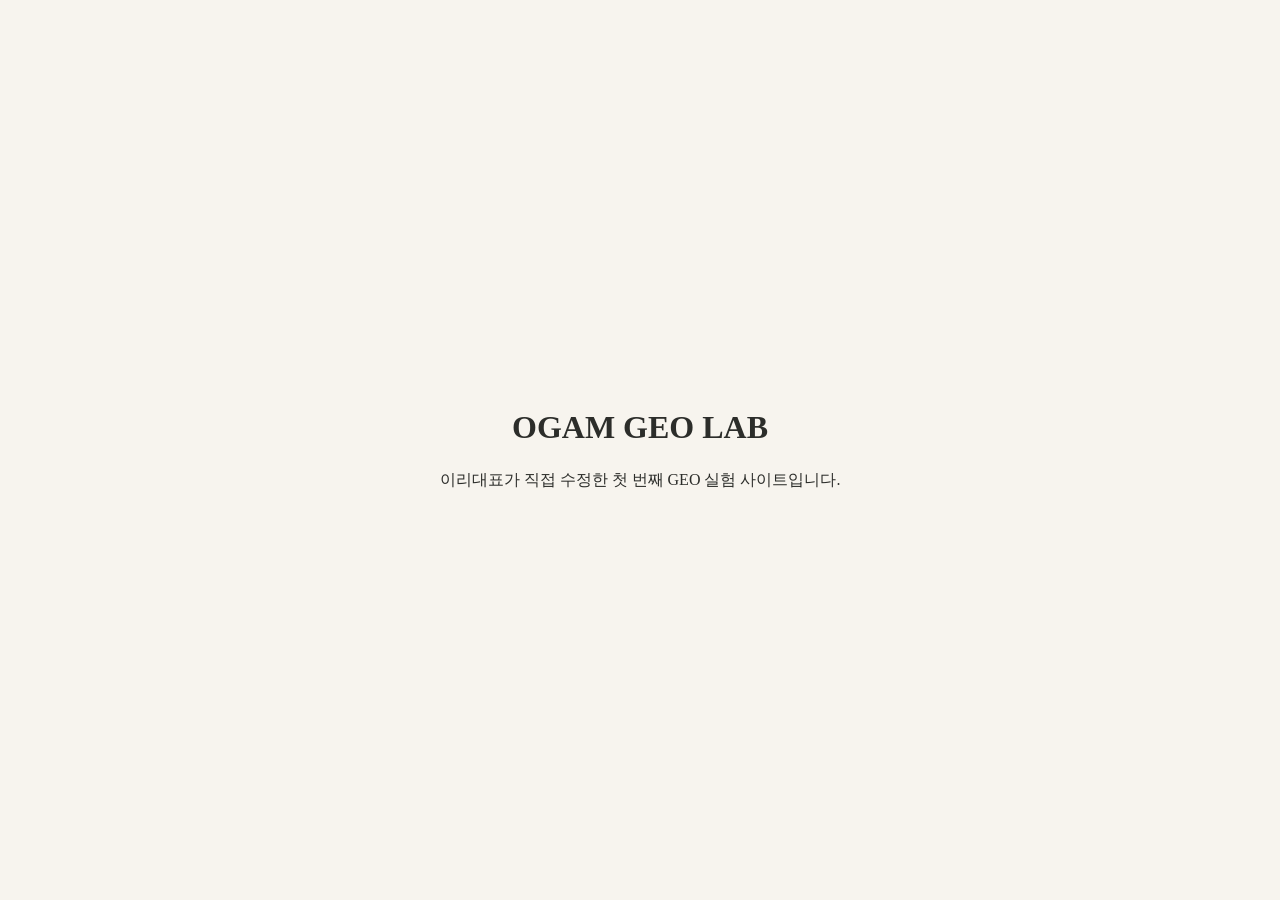
==== index.html @ 49776c08 "Create OGAM GEO LAB site" ====
<!doctype html>
<html lang="ko">
<head>
  <meta charset="UTF-8">
  <meta name="viewport" content="width=device-width, initial-scale=1.0">
  <title>OGAM GEO LAB</title>
  <link rel="stylesheet" href="style.css">
</head>
<body>
  <h1>OGAM GEO LAB</h1>
  <p>이리대표가 직접 수정한 첫 번째 GEO 실험 사이트입니다.</p>
</body>
</html>
---- style.css ----
body {
  min-height: 100vh;
  margin: 0;
  display: flex;
  flex-direction: column;
  align-items: center;
  justify-content: center;
  background-color: #F7F4EE;
  color: #2C2D2A;
  text-align: center;
}

h1 {
  margin: 0 0 24px;
}

p {
  margin: 0;
}
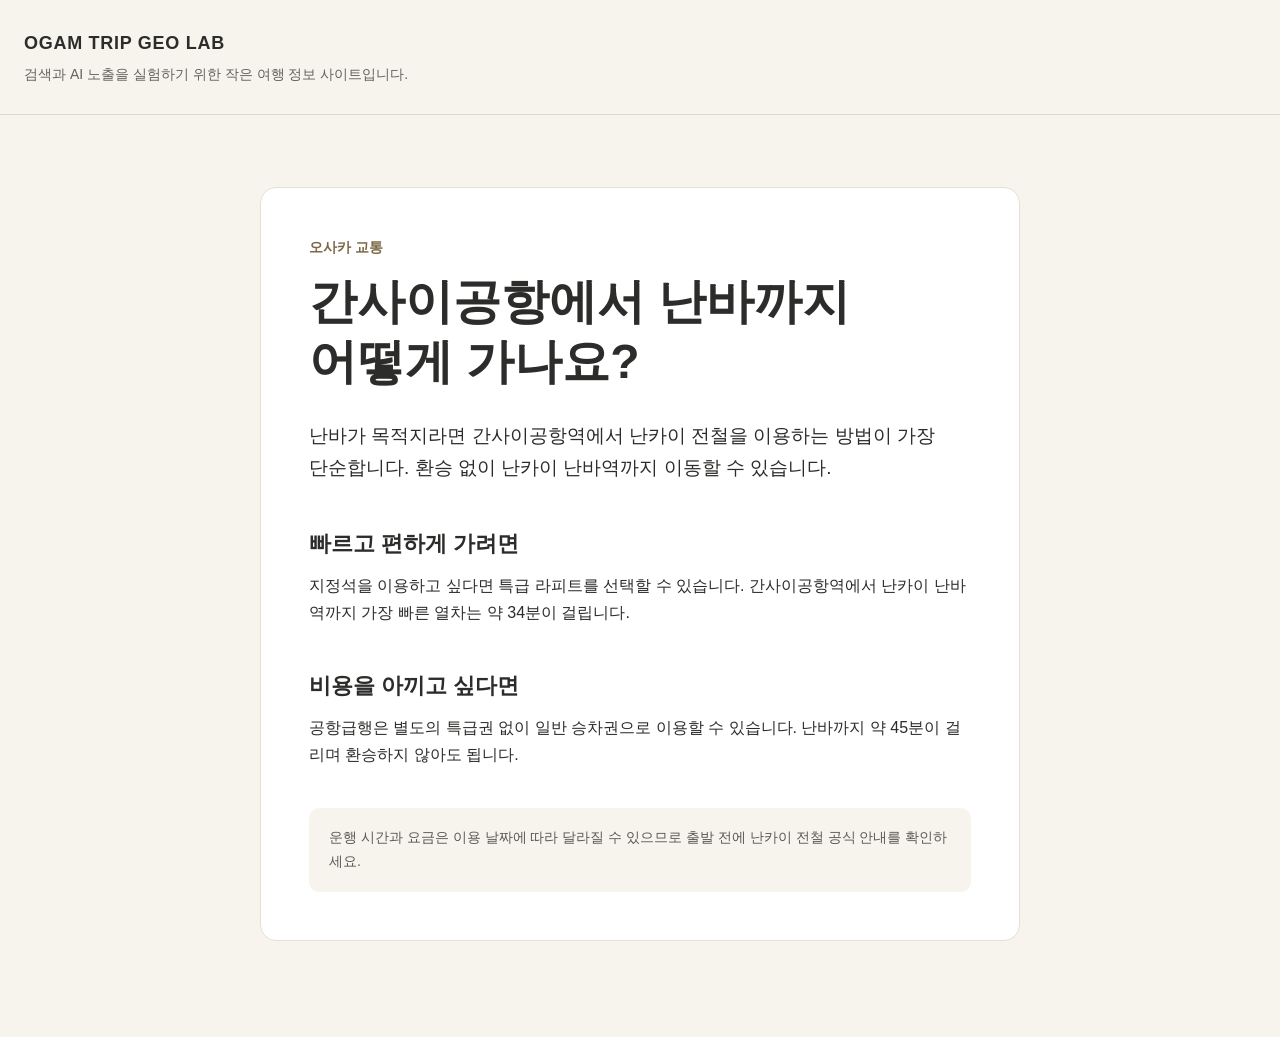
==== commit 63ccf9e8: "Update GEO LAB travel guide" ====
--- a/index.html
+++ b/index.html
@@ -3,11 +3,45 @@
 <head>
   <meta charset="UTF-8">
   <meta name="viewport" content="width=device-width, initial-scale=1.0">
-  <title>OGAM GEO LAB</title>
+  <meta name="description" content="간사이공항에서 난바까지 가는 간단한 방법을 소개하는 GEO·SEO 학습용 여행 정보 페이지입니다.">
+  <title>간사이공항에서 난바까지 가는 방법 | OGAM TRIP GEO LAB</title>
   <link rel="stylesheet" href="style.css">
 </head>
 <body>
-  <h1>OGAM GEO LAB</h1>
-  <p>이리대표가 직접 수정한 첫 번째 GEO 실험 사이트입니다.</p>
+  <header class="site-header">
+    <p class="site-name">OGAM TRIP GEO LAB</p>
+    <p class="site-description">검색과 AI 노출을 실험하기 위한 작은 여행 정보 사이트입니다.</p>
+  </header>
+
+  <main>
+    <article>
+      <p class="category">오사카 교통</p>
+      <h1>간사이공항에서 난바까지 어떻게 가나요?</h1>
+      <p class="summary">
+        난바가 목적지라면 간사이공항역에서 난카이 전철을 이용하는 방법이 가장 단순합니다.
+        환승 없이 난카이 난바역까지 이동할 수 있습니다.
+      </p>
+
+      <section>
+        <h2>빠르고 편하게 가려면</h2>
+        <p>
+          지정석을 이용하고 싶다면 특급 라피트를 선택할 수 있습니다.
+          간사이공항역에서 난카이 난바역까지 가장 빠른 열차는 약 34분이 걸립니다.
+        </p>
+      </section>
+
+      <section>
+        <h2>비용을 아끼고 싶다면</h2>
+        <p>
+          공항급행은 별도의 특급권 없이 일반 승차권으로 이용할 수 있습니다.
+          난바까지 약 45분이 걸리며 환승하지 않아도 됩니다.
+        </p>
+      </section>
+
+      <p class="note">
+        운행 시간과 요금은 이용 날짜에 따라 달라질 수 있으므로 출발 전에 난카이 전철 공식 안내를 확인하세요.
+      </p>
+    </article>
+  </main>
 </body>
 </html>
--- a/style.css
+++ b/style.css
@@ -1,19 +1,100 @@
+* {
+  box-sizing: border-box;
+}
+
 body {
   min-height: 100vh;
   margin: 0;
-  display: flex;
-  flex-direction: column;
-  align-items: center;
-  justify-content: center;
   background-color: #F7F4EE;
   color: #2C2D2A;
-  text-align: center;
+  font-family: Arial, "Noto Sans KR", sans-serif;
+  line-height: 1.7;
+}
+
+.site-header {
+  padding: 28px 24px;
+  border-bottom: 1px solid #DDD8CE;
+}
+
+.site-name {
+  margin: 0;
+  font-size: 18px;
+  font-weight: 700;
+  letter-spacing: 0.04em;
+}
+
+.site-description {
+  margin: 4px 0 0;
+  color: #62625E;
+  font-size: 14px;
+}
+
+main {
+  width: min(100% - 40px, 760px);
+  margin: 0 auto;
+  padding: 72px 0 96px;
+}
+
+article {
+  background-color: #FFFFFF;
+  padding: 48px;
+  border: 1px solid #E4E0D8;
+  border-radius: 16px;
+}
+
+.category {
+  margin: 0 0 12px;
+  color: #7A6846;
+  font-size: 14px;
+  font-weight: 700;
 }
 
 h1 {
-  margin: 0 0 24px;
+  margin: 0;
+  font-size: clamp(32px, 6vw, 48px);
+  line-height: 1.25;
+  word-break: keep-all;
 }
 
-p {
+.summary {
+  margin: 28px 0 0;
+  font-size: 19px;
+  word-break: keep-all;
+}
+
+section {
+  margin-top: 40px;
+}
+
+h2 {
+  margin: 0 0 10px;
+  font-size: 22px;
+}
+
+section p {
   margin: 0;
 }
+
+.note {
+  margin: 40px 0 0;
+  padding: 18px 20px;
+  background-color: #F7F4EE;
+  color: #5A5A55;
+  font-size: 14px;
+  border-radius: 10px;
+}
+
+@media (max-width: 600px) {
+  main {
+    width: min(100% - 24px, 760px);
+    padding: 36px 0 64px;
+  }
+
+  article {
+    padding: 28px 22px;
+  }
+
+  .summary {
+    font-size: 17px;
+  }
+}
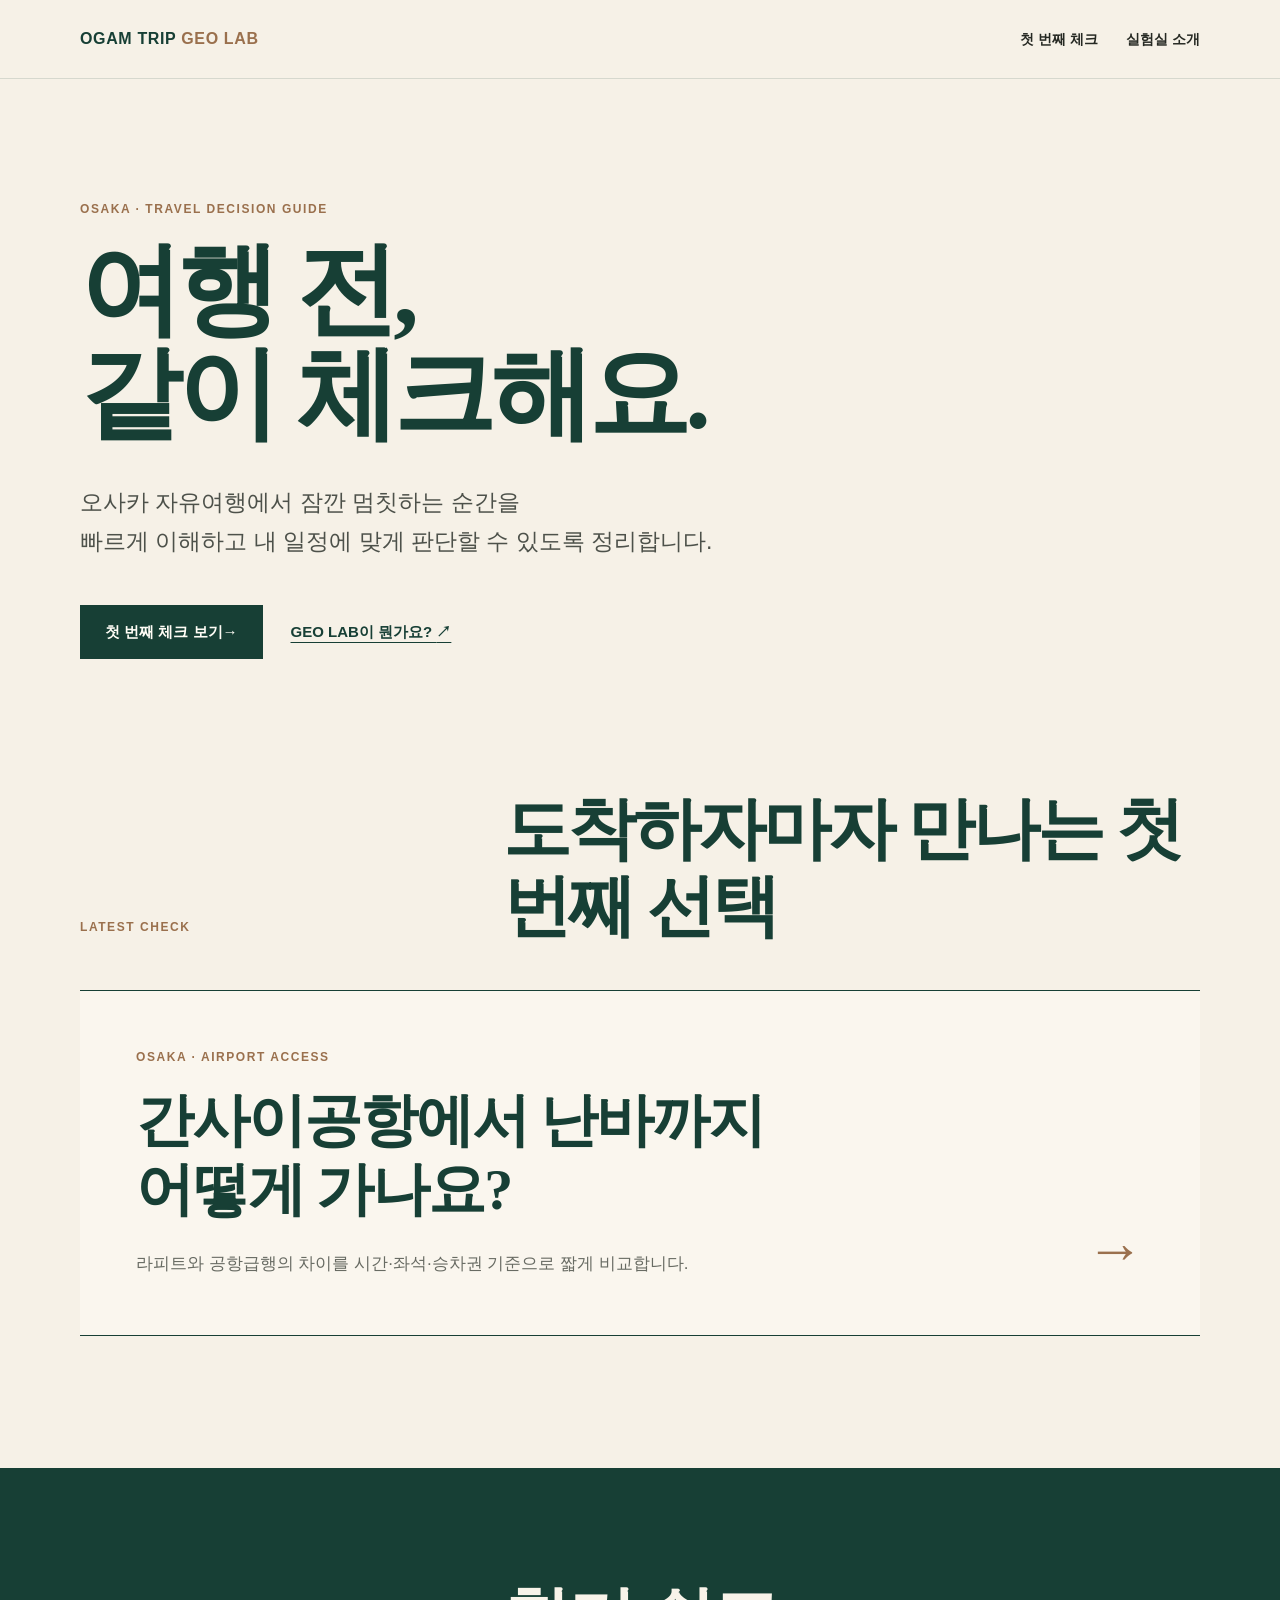
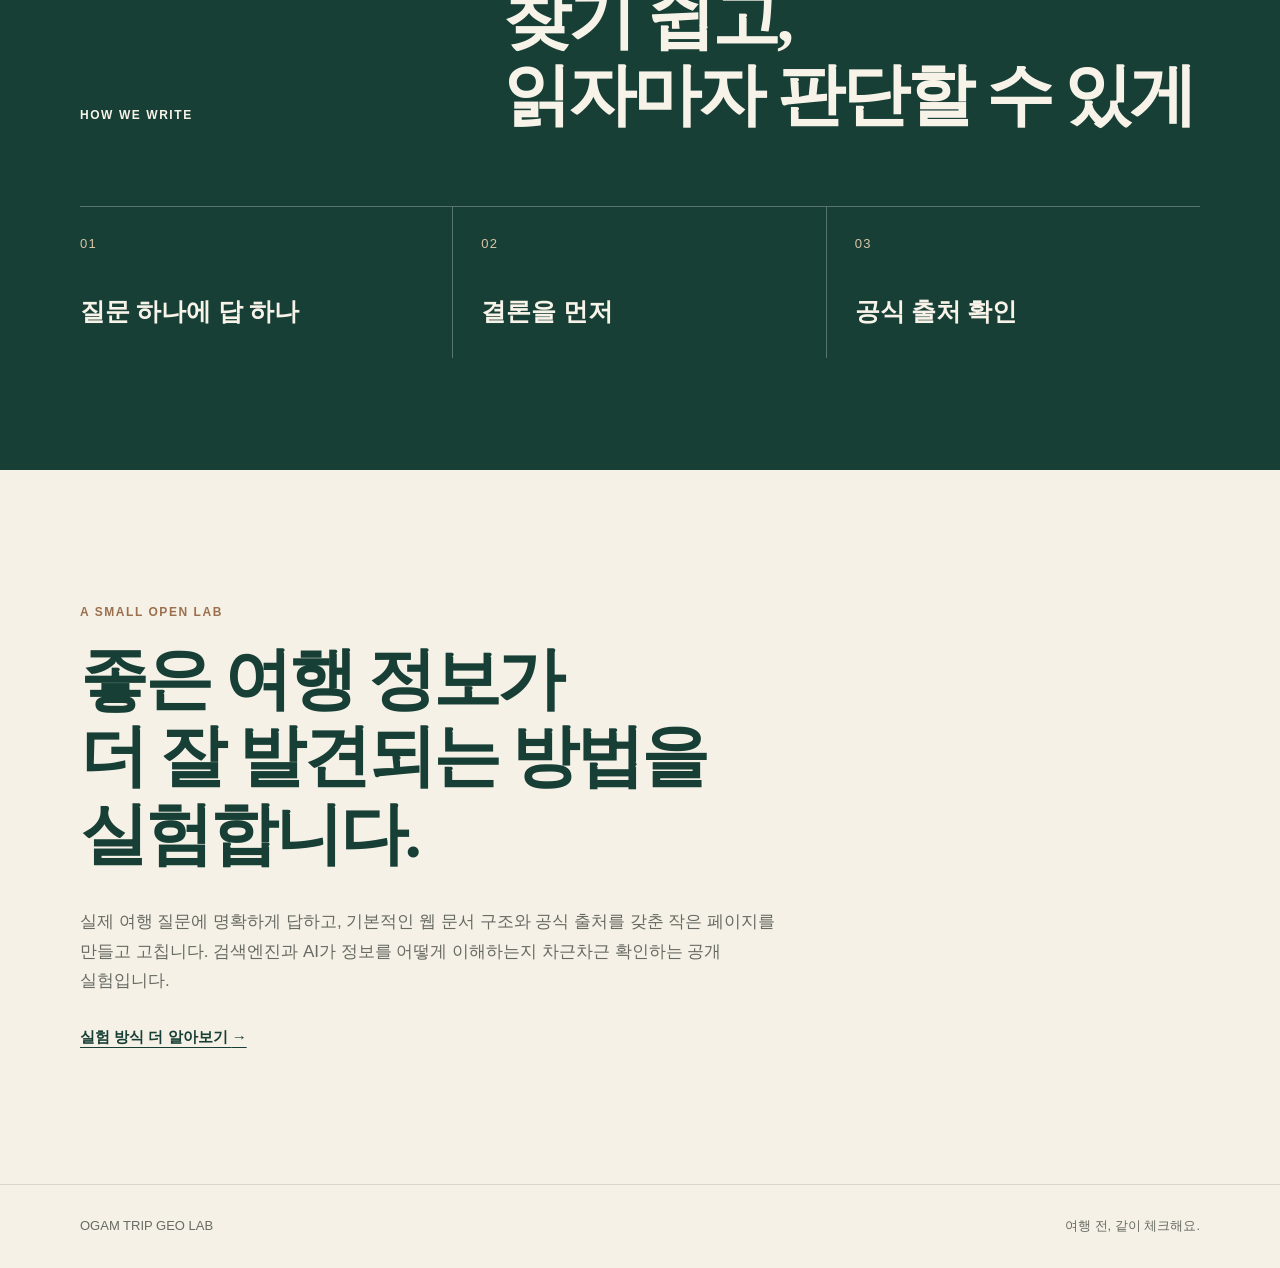
==== commit 893332b0: "Build study-ready GEO SEO site" ====
--- a/index.html
+++ b/index.html
@@ -3,45 +3,84 @@
 <head>
   <meta charset="UTF-8">
   <meta name="viewport" content="width=device-width, initial-scale=1.0">
-  <meta name="description" content="간사이공항에서 난바까지 가는 간단한 방법을 소개하는 GEO·SEO 학습용 여행 정보 페이지입니다.">
-  <title>간사이공항에서 난바까지 가는 방법 | OGAM TRIP GEO LAB</title>
+  <title>OGAM TRIP GEO LAB | 오사카 여행 판단 가이드</title>
+  <meta name="description" content="오사카 자유여행에서 잠깐 멈칫하는 순간을 빠르게 이해하고 판단할 수 있도록 정리하는 공개 여행 정보 실험 사이트입니다.">
+  <link rel="canonical" href="https://ogamtrip-geo-lab.vercel.app/">
+  <meta property="og:locale" content="ko_KR">
+  <meta property="og:type" content="website">
+  <meta property="og:site_name" content="OGAM TRIP GEO LAB">
+  <meta property="og:title" content="OGAM TRIP GEO LAB | 오사카 여행 판단 가이드">
+  <meta property="og:description" content="여행 전, 같이 체크해요. 오사카 자유여행의 작은 질문에 짧고 명확하게 답합니다.">
+  <meta property="og:url" content="https://ogamtrip-geo-lab.vercel.app/">
   <link rel="stylesheet" href="style.css">
+  <script type="application/ld+json">
+  {
+    "@context": "https://schema.org",
+    "@type": "WebSite",
+    "name": "OGAM TRIP GEO LAB",
+    "url": "https://ogamtrip-geo-lab.vercel.app/",
+    "description": "검색엔진과 AI가 여행 정보를 어떻게 발견하고 이해하는지 실험하는 공개 여행 정보 사이트입니다.",
+    "inLanguage": "ko-KR"
+  }
+  </script>
 </head>
 <body>
+  <a class="skip-link" href="#main-content">본문으로 바로가기</a>
   <header class="site-header">
-    <p class="site-name">OGAM TRIP GEO LAB</p>
-    <p class="site-description">검색과 AI 노출을 실험하기 위한 작은 여행 정보 사이트입니다.</p>
+    <div class="header-inner">
+      <a class="brand" href="index.html" aria-label="OGAM TRIP GEO LAB 홈">OGAM TRIP <span>GEO LAB</span></a>
+      <nav class="site-nav" aria-label="주요 메뉴">
+        <a href="guide-kix-namba.html">첫 번째 체크</a>
+        <a href="about.html">실험실 소개</a>
+      </nav>
+    </div>
   </header>
-
-  <main>
-    <article>
-      <p class="category">오사카 교통</p>
-      <h1>간사이공항에서 난바까지 어떻게 가나요?</h1>
-      <p class="summary">
-        난바가 목적지라면 간사이공항역에서 난카이 전철을 이용하는 방법이 가장 단순합니다.
-        환승 없이 난카이 난바역까지 이동할 수 있습니다.
-      </p>
-
-      <section>
-        <h2>빠르고 편하게 가려면</h2>
-        <p>
-          지정석을 이용하고 싶다면 특급 라피트를 선택할 수 있습니다.
-          간사이공항역에서 난카이 난바역까지 가장 빠른 열차는 약 34분이 걸립니다.
-        </p>
-      </section>
-
-      <section>
-        <h2>비용을 아끼고 싶다면</h2>
-        <p>
-          공항급행은 별도의 특급권 없이 일반 승차권으로 이용할 수 있습니다.
-          난바까지 약 45분이 걸리며 환승하지 않아도 됩니다.
-        </p>
-      </section>
-
-      <p class="note">
-        운행 시간과 요금은 이용 날짜에 따라 달라질 수 있으므로 출발 전에 난카이 전철 공식 안내를 확인하세요.
-      </p>
-    </article>
+  <main id="main-content">
+    <section class="hero shell" aria-labelledby="hero-title">
+      <p class="eyebrow">OSAKA · TRAVEL DECISION GUIDE</p>
+      <h1 id="hero-title">여행 전,<br>같이 체크해요.</h1>
+      <p class="hero-copy">오사카 자유여행에서 잠깐 멈칫하는 순간을<br class="desktop-break"> 빠르게 이해하고 내 일정에 맞게 판단할 수 있도록 정리합니다.</p>
+      <div class="hero-actions">
+        <a class="button button-primary" href="guide-kix-namba.html">첫 번째 체크 보기 <span aria-hidden="true">→</span></a>
+        <a class="text-link" href="about.html">GEO LAB이 뭔가요? <span aria-hidden="true">↗</span></a>
+      </div>
+    </section>
+    <section class="latest-section shell" aria-labelledby="latest-title">
+      <div class="section-heading">
+        <p class="section-kicker">LATEST CHECK</p>
+        <h2 id="latest-title">도착하자마자 만나는 첫 번째 선택</h2>
+      </div>
+      <a class="latest-card" href="guide-kix-namba.html">
+        <div>
+          <p class="card-label">OSAKA · AIRPORT ACCESS</p>
+          <h3>간사이공항에서 난바까지<br>어떻게 가나요?</h3>
+          <p>라피트와 공항급행의 차이를 시간·좌석·승차권 기준으로 짧게 비교합니다.</p>
+        </div>
+        <span class="card-arrow" aria-hidden="true">→</span>
+      </a>
+    </section>
+    <section class="principles-section" aria-labelledby="principles-title">
+      <div class="shell">
+        <div class="section-heading section-heading-light">
+          <p class="section-kicker">HOW WE WRITE</p>
+          <h2 id="principles-title">찾기 쉽고,<br>읽자마자 판단할 수 있게</h2>
+        </div>
+        <ol class="principle-list">
+          <li><span>01</span><strong>질문 하나에 답 하나</strong></li>
+          <li><span>02</span><strong>결론을 먼저</strong></li>
+          <li><span>03</span><strong>공식 출처 확인</strong></li>
+        </ol>
+      </div>
+    </section>
+    <section class="lab-note shell" aria-labelledby="lab-note-title">
+      <p class="section-kicker">A SMALL OPEN LAB</p>
+      <h2 id="lab-note-title">좋은 여행 정보가<br>더 잘 발견되는 방법을 실험합니다.</h2>
+      <p>실제 여행 질문에 명확하게 답하고, 기본적인 웹 문서 구조와 공식 출처를 갖춘 작은 페이지를 만들고 고칩니다. 검색엔진과 AI가 정보를 어떻게 이해하는지 차근차근 확인하는 공개 실험입니다.</p>
+      <a class="text-link" href="about.html">실험 방식 더 알아보기 <span aria-hidden="true">→</span></a>
+    </section>
   </main>
+  <footer class="site-footer">
+    <div class="shell footer-inner"><p>OGAM TRIP GEO LAB</p><p>여행 전, 같이 체크해요.</p></div>
+  </footer>
 </body>
 </html>
--- a/style.css
+++ b/style.css
@@ -1,100 +1,157 @@
-* {
-  box-sizing: border-box;
+:root {
+  --cream: #f6f1e7;
+  --paper: #fffdf8;
+  --forest: #173f35;
+  --forest-soft: #275a4c;
+  --brown: #9a704d;
+  --ink: #262923;
+  --muted: #686b63;
+  --line: #ddd5c7;
+  --serif: "Iowan Old Style", "Palatino Linotype", "Book Antiqua", Georgia, "Nanum Myeongjo", serif;
+  --sans: "Apple SD Gothic Neo", "Malgun Gothic", "Noto Sans KR", Arial, sans-serif;
 }
 
+* { box-sizing: border-box; }
+html { scroll-behavior: smooth; }
 body {
-  min-height: 100vh;
+  min-width: 320px;
   margin: 0;
-  background-color: #F7F4EE;
-  color: #2C2D2A;
-  font-family: Arial, "Noto Sans KR", sans-serif;
-  line-height: 1.7;
+  background: var(--cream);
+  color: var(--ink);
+  font-family: var(--sans);
+  font-size: 17px;
+  line-height: 1.75;
+  word-break: keep-all;
+}
+a { color: inherit; }
+a:focus-visible, summary:focus-visible { outline: 3px solid #c69a63; outline-offset: 4px; }
+.skip-link { position: fixed; top: 10px; left: 10px; z-index: 100; padding: 10px 14px; background: var(--paper); color: var(--forest); transform: translateY(-160%); }
+.skip-link:focus { transform: translateY(0); }
+.shell { width: min(1120px, calc(100% - 48px)); margin-inline: auto; }
+
+.site-header { border-bottom: 1px solid rgba(23, 63, 53, 0.14); }
+.header-inner { display: flex; align-items: center; justify-content: space-between; width: min(1120px, calc(100% - 48px)); min-height: 78px; margin-inline: auto; gap: 32px; }
+.brand { color: var(--forest); font-size: 16px; font-weight: 800; letter-spacing: 0.04em; text-decoration: none; }
+.brand span { color: var(--brown); }
+.site-nav { display: flex; gap: 28px; font-size: 14px; font-weight: 700; }
+.site-nav a { text-decoration: none; }
+.site-nav a:hover, .text-link:hover, .source-list a:hover { color: var(--brown); }
+
+.hero { padding-block: 120px 132px; }
+.eyebrow, .section-kicker, .card-label, .article-label { margin: 0 0 18px; color: var(--brown); font-size: 12px; font-weight: 800; letter-spacing: 0.13em; }
+.hero h1, .section-heading h2, .lab-note h2, .article-header h1, .about-hero h1 { margin: 0; color: var(--forest); font-family: var(--serif); font-weight: 700; letter-spacing: -0.045em; }
+.hero h1 { max-width: 760px; font-size: clamp(56px, 8vw, 104px); line-height: 1.02; }
+.hero-copy { max-width: 700px; margin: 36px 0 0; color: #4d514a; font-size: clamp(18px, 2.1vw, 23px); line-height: 1.7; }
+.hero-actions { display: flex; align-items: center; gap: 28px; margin-top: 44px; }
+.button { display: inline-flex; align-items: center; justify-content: center; min-height: 54px; padding: 0 24px; border: 1px solid var(--forest); font-size: 15px; font-weight: 800; text-decoration: none; }
+.button-primary { background: var(--forest); color: #fffdf6; }
+.button-primary:hover { background: var(--forest-soft); }
+.text-link { color: var(--forest); font-size: 15px; font-weight: 800; text-underline-offset: 5px; }
+
+.latest-section { padding-bottom: 132px; }
+.section-heading { display: grid; grid-template-columns: 0.7fr 1.3fr; align-items: end; gap: 48px; margin-bottom: 44px; }
+.section-heading .section-kicker { margin-bottom: 8px; }
+.section-heading h2, .lab-note h2 { font-size: clamp(38px, 5.3vw, 68px); line-height: 1.14; }
+.latest-card { display: grid; grid-template-columns: 1fr auto; align-items: end; gap: 40px; padding: 56px; border-top: 1px solid var(--forest); border-bottom: 1px solid var(--forest); background: rgba(255, 253, 248, 0.42); text-decoration: none; }
+.latest-card:hover { background: var(--paper); }
+.latest-card h3 { max-width: 760px; margin: 0; color: var(--forest); font-family: var(--serif); font-size: clamp(34px, 4.7vw, 58px); line-height: 1.2; letter-spacing: -0.035em; }
+.latest-card p:last-child { max-width: 650px; margin: 24px 0 0; color: var(--muted); }
+.card-arrow { color: var(--brown); font-family: var(--serif); font-size: 58px; line-height: 1; }
+
+.principles-section { padding-block: 112px; background: var(--forest); color: #f8f3e9; }
+.section-heading-light h2, .section-heading-light .section-kicker { color: inherit; }
+.principle-list { display: grid; grid-template-columns: repeat(3, 1fr); margin: 72px 0 0; padding: 0; border-top: 1px solid rgba(255, 255, 255, 0.28); list-style: none; }
+.principle-list li { min-height: 150px; padding: 26px 24px 24px 0; border-right: 1px solid rgba(255, 255, 255, 0.28); }
+.principle-list li + li { padding-left: 28px; }
+.principle-list li:last-child { border-right: 0; }
+.principle-list span { display: block; margin-bottom: 34px; color: #d9c5a9; font-size: 13px; letter-spacing: 0.1em; }
+.principle-list strong { font-family: var(--serif); font-size: 25px; }
+.lab-note { padding-block: 132px; }
+.lab-note h2 { max-width: 850px; }
+.lab-note > p:not(.section-kicker) { max-width: 720px; margin: 34px 0 26px; color: var(--muted); }
+.site-footer { padding-block: 30px; border-top: 1px solid var(--line); color: var(--muted); font-size: 13px; }
+.footer-inner { display: flex; justify-content: space-between; gap: 24px; }
+.footer-inner p { margin: 0; }
+
+.subpage-main { padding-block: 72px 120px; }
+.breadcrumbs { margin: 0 0 48px; color: var(--muted); font-size: 13px; }
+.breadcrumbs a { text-underline-offset: 4px; }
+.breadcrumbs span { margin-inline: 8px; }
+.article-layout { display: grid; grid-template-columns: minmax(0, 780px) 1fr; gap: 72px; align-items: start; }
+.article-layout > article { min-width: 0; }
+.article-header h1, .about-hero h1 { font-size: clamp(46px, 6vw, 76px); line-height: 1.12; }
+.article-lead, .about-lead { margin: 30px 0 0; color: #4f534c; font-size: 20px; line-height: 1.8; }
+.article-meta { margin: 24px 0 0; color: var(--muted); font-size: 13px; }
+.article-body { margin-top: 64px; }
+.article-body h2, .about-section h2 { margin: 64px 0 18px; color: var(--forest); font-family: var(--serif); font-size: 32px; line-height: 1.35; }
+.article-body h3 { margin: 30px 0 10px; color: var(--forest); font-size: 19px; }
+.summary-box { padding: 30px 32px; border-left: 4px solid var(--brown); background: var(--paper); }
+.summary-box h2 { margin: 0 0 10px; font-family: var(--sans); font-size: 14px; letter-spacing: 0.08em; }
+.summary-box p { margin: 0; color: var(--forest); font-family: var(--serif); font-size: 24px; font-weight: 700; line-height: 1.55; }
+.table-wrap { width: 100%; overflow-x: auto; border-top: 2px solid var(--forest); -webkit-overflow-scrolling: touch; }
+table { width: 100%; min-width: 610px; border-collapse: collapse; background: var(--paper); font-size: 15px; }
+th, td { padding: 18px 20px; border-bottom: 1px solid var(--line); text-align: left; vertical-align: top; }
+thead th { color: var(--forest); }
+tbody th { width: 22%; color: var(--muted); font-weight: 700; }
+.table-note, .source-date { color: var(--muted); font-size: 13px; }
+.decision-list, .principle-bullets { padding-left: 1.3em; }
+.decision-list li, .principle-bullets li { margin: 8px 0; }
+.branch-note { padding: 28px 30px; border: 1px solid var(--line); background: transparent; }
+.branch-note strong { display: block; color: var(--forest); }
+.faq-item { padding-block: 24px; border-top: 1px solid var(--line); }
+.faq-item:last-child { border-bottom: 1px solid var(--line); }
+.faq-item h3 { margin-top: 0; }
+.faq-item p { margin-bottom: 0; }
+.source-list { margin: 0; padding: 0; list-style: none; }
+.source-list li + li { margin-top: 12px; }
+.source-list a { color: var(--forest); font-weight: 700; text-underline-offset: 4px; }
+.article-aside { position: sticky; top: 28px; padding: 26px; border-top: 2px solid var(--brown); color: var(--muted); font-size: 14px; }
+.article-aside strong { display: block; margin-bottom: 8px; color: var(--forest); }
+.article-aside a { display: inline-block; margin-top: 12px; color: var(--forest); font-weight: 700; }
+
+.about-hero { max-width: 900px; padding-block: 36px 72px; }
+.about-grid { display: grid; grid-template-columns: repeat(2, minmax(0, 1fr)); gap: 28px; }
+.about-card { padding: 38px; border-top: 2px solid var(--forest); background: var(--paper); }
+.about-card h2 { margin: 0 0 18px; color: var(--forest); font-family: var(--serif); font-size: 30px; }
+.about-card p { margin: 0; color: var(--muted); }
+.about-section { max-width: 800px; margin-top: 76px; }
+.next-link { margin-top: 76px; padding: 34px; border: 1px solid var(--line); }
+.next-link p { margin: 0 0 8px; color: var(--muted); font-size: 13px; }
+.next-link a { color: var(--forest); font-family: var(--serif); font-size: 24px; font-weight: 700; text-underline-offset: 5px; }
+
+@media (max-width: 860px) {
+  .section-heading, .article-layout { grid-template-columns: 1fr; }
+  .article-aside { position: static; }
+  .principle-list { grid-template-columns: 1fr; }
+  .principle-list li, .principle-list li + li { min-height: 0; padding: 24px 0; border-right: 0; border-bottom: 1px solid rgba(255, 255, 255, 0.28); }
+  .principle-list span { margin-bottom: 12px; }
 }
 
-.site-header {
-  padding: 28px 24px;
-  border-bottom: 1px solid #DDD8CE;
+@media (max-width: 640px) {
+  body { font-size: 16px; }
+  .shell, .header-inner { width: min(100% - 32px, 1120px); }
+  .header-inner { min-height: 70px; }
+  .site-nav { gap: 14px; font-size: 12px; }
+  .brand { font-size: 13px; }
+  .hero { padding-block: 76px 88px; }
+  .hero h1 { font-size: clamp(50px, 16vw, 72px); }
+  .desktop-break { display: none; }
+  .hero-actions { align-items: flex-start; flex-direction: column; }
+  .latest-section, .lab-note { padding-bottom: 88px; }
+  .latest-card { grid-template-columns: 1fr; padding: 34px 22px; }
+  .card-arrow { font-size: 40px; }
+  .principles-section { padding-block: 80px; }
+  .footer-inner { flex-direction: column; gap: 4px; }
+  .subpage-main { padding-block: 44px 80px; }
+  .breadcrumbs { margin-bottom: 34px; }
+  .article-header h1, .about-hero h1 { font-size: clamp(42px, 13vw, 58px); }
+  .article-lead, .about-lead { font-size: 18px; }
+  .article-body { margin-top: 46px; }
+  .article-body h2, .about-section h2 { margin-top: 48px; font-size: 28px; }
+  .summary-box, .branch-note { padding: 24px 20px; }
+  .summary-box p { font-size: 21px; }
+  .about-grid { grid-template-columns: 1fr; }
+  .about-card { padding: 28px 24px; }
 }
 
-.site-name {
-  margin: 0;
-  font-size: 18px;
-  font-weight: 700;
-  letter-spacing: 0.04em;
-}
-
-.site-description {
-  margin: 4px 0 0;
-  color: #62625E;
-  font-size: 14px;
-}
-
-main {
-  width: min(100% - 40px, 760px);
-  margin: 0 auto;
-  padding: 72px 0 96px;
-}
-
-article {
-  background-color: #FFFFFF;
-  padding: 48px;
-  border: 1px solid #E4E0D8;
-  border-radius: 16px;
-}
-
-.category {
-  margin: 0 0 12px;
-  color: #7A6846;
-  font-size: 14px;
-  font-weight: 700;
-}
-
-h1 {
-  margin: 0;
-  font-size: clamp(32px, 6vw, 48px);
-  line-height: 1.25;
-  word-break: keep-all;
-}
-
-.summary {
-  margin: 28px 0 0;
-  font-size: 19px;
-  word-break: keep-all;
-}
-
-section {
-  margin-top: 40px;
-}
-
-h2 {
-  margin: 0 0 10px;
-  font-size: 22px;
-}
-
-section p {
-  margin: 0;
-}
-
-.note {
-  margin: 40px 0 0;
-  padding: 18px 20px;
-  background-color: #F7F4EE;
-  color: #5A5A55;
-  font-size: 14px;
-  border-radius: 10px;
-}
-
-@media (max-width: 600px) {
-  main {
-    width: min(100% - 24px, 760px);
-    padding: 36px 0 64px;
-  }
-
-  article {
-    padding: 28px 22px;
-  }
-
-  .summary {
-    font-size: 17px;
-  }
-}
+@media (prefers-reduced-motion: reduce) { html { scroll-behavior: auto; } }
